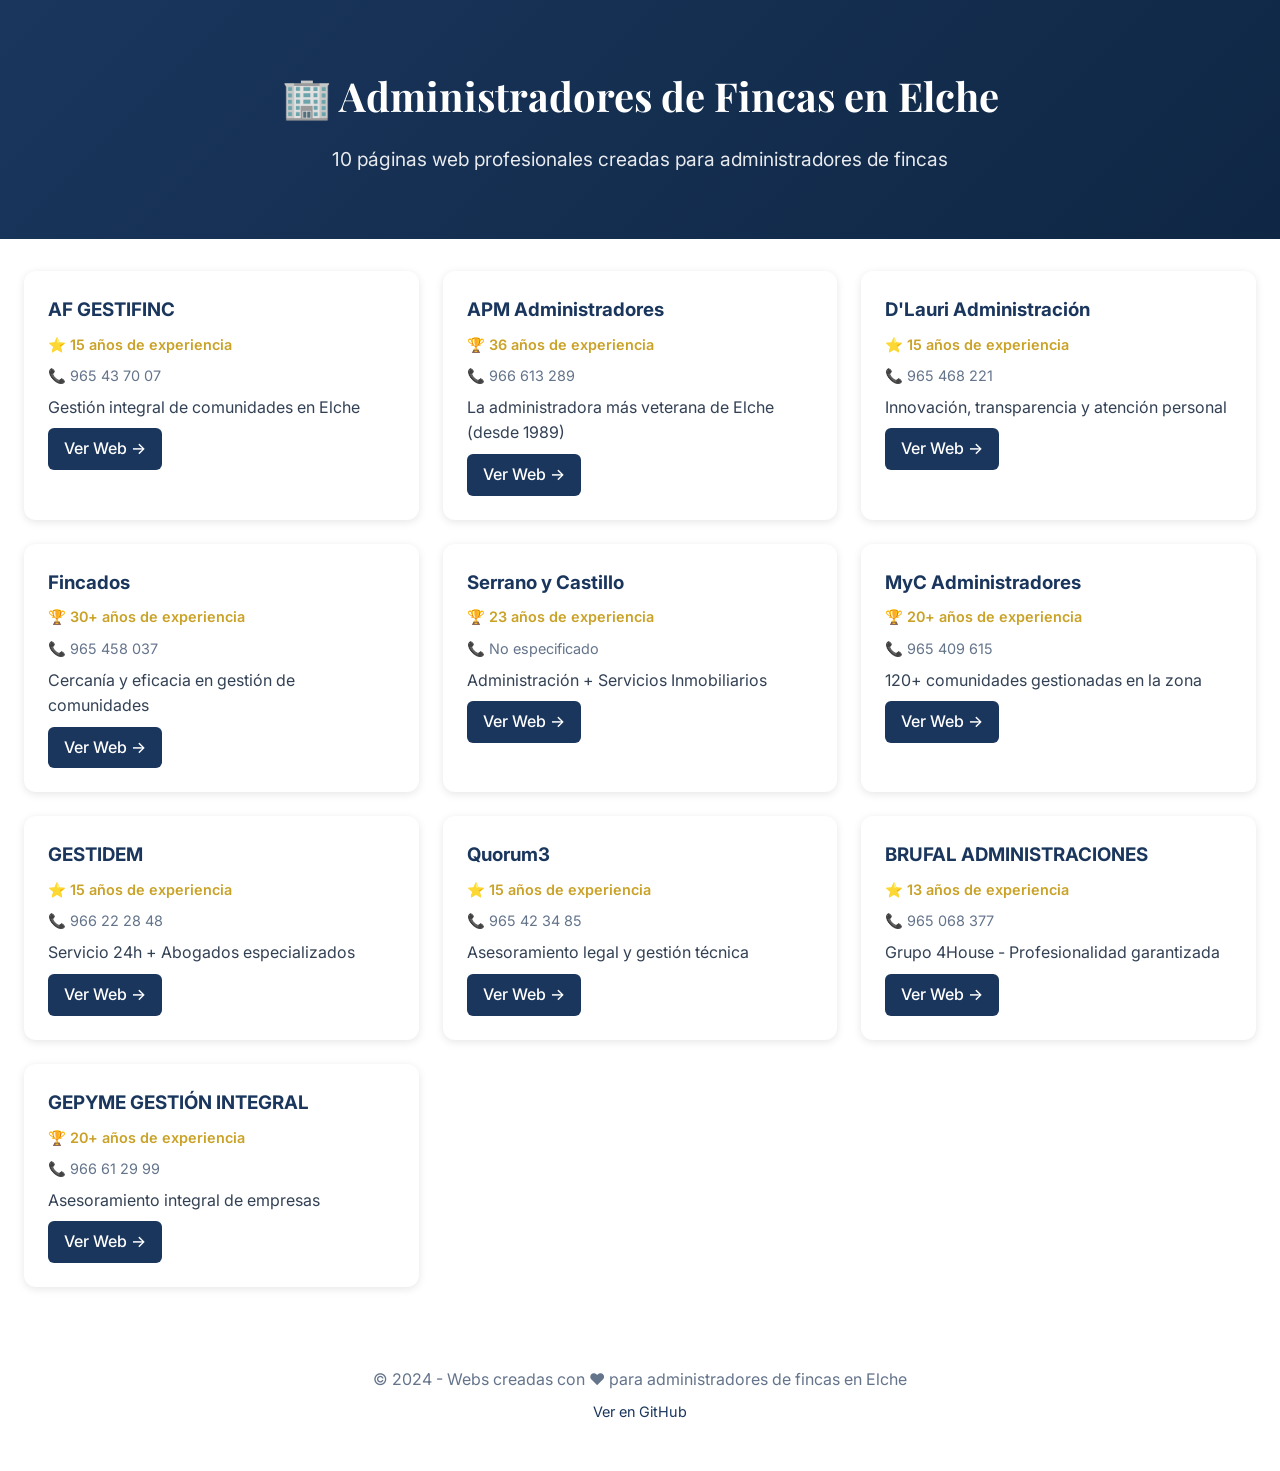
==== index.html @ 9076fea1 "✨ Añadido index.html con directorio de administradores" ====
<!DOCTYPE html>
<html lang="es">
<head>
    <meta charset="UTF-8">
    <meta name="viewport" content="width=device-width, initial-scale=1.0">
    <title>Administradores de Fincas Elche - Directorio Web</title>
    <link rel="stylesheet" href="css/styles.css">
    <link rel="preconnect" href="https://fonts.googleapis.com">
    <link href="https://fonts.googleapis.com/css2?family=Playfair+Display:wght@400;600;700&family=Inter:wght@300;400;500;600&display=swap" rel="stylesheet">
    <style>
        .directory-grid {
            display: grid;
            grid-template-columns: repeat(auto-fit, minmax(300px, 1fr));
            gap: 1.5rem;
            padding: 2rem 0;
        }
        .admin-card {
            background: white;
            border-radius: 12px;
            padding: 1.5rem;
            box-shadow: 0 2px 8px rgba(0,0,0,0.1);
            transition: transform 0.2s, box-shadow 0.2s;
        }
        .admin-card:hover {
            transform: translateY(-4px);
            box-shadow: 0 8px 24px rgba(0,0,0,0.15);
        }
        .admin-card h3 {
            color: #1a365d;
            margin-bottom: 0.5rem;
        }
        .admin-card .years {
            color: #c9a227;
            font-weight: 600;
            font-size: 0.9rem;
        }
        .admin-card .phone {
            color: #64748b;
            font-size: 0.9rem;
            margin: 0.5rem 0;
        }
        .btn-view {
            display: inline-block;
            background: #1a365d;
            color: white;
            padding: 0.5rem 1rem;
            border-radius: 6px;
            text-decoration: none;
            font-weight: 500;
            margin-top: 0.5rem;
        }
        .btn-view:hover {
            background: #c9a227;
        }
        .hero-directory {
            background: linear-gradient(135deg, #1a365d 0%, #0f2744 100%);
            color: white;
            padding: 4rem 0;
            text-align: center;
        }
        .hero-directory h1 {
            font-family: 'Playfair Display', serif;
            font-size: 2.5rem;
            margin-bottom: 1rem;
        }
        .hero-directory p {
            font-size: 1.2rem;
            opacity: 0.9;
        }
    </style>
</head>
<body>
    <div class="hero-directory">
        <div class="container">
            <h1>🏢 Administradores de Fincas en Elche</h1>
            <p>10 páginas web profesionales creadas para administradores de fincas</p>
        </div>
    </div>

    <div class="container">
        <div class="directory-grid">
            <div class="admin-card">
                <h3>AF GESTIFINC</h3>
                <div class="years">⭐ 15 años de experiencia</div>
                <div class="phone">📞 965 43 70 07</div>
                <p>Gestión integral de comunidades en Elche</p>
                <a href="admin-1.html" class="btn-view">Ver Web →</a>
            </div>

            <div class="admin-card">
                <h3>APM Administradores</h3>
                <div class="years">🏆 36 años de experiencia</div>
                <div class="phone">📞 966 613 289</div>
                <p>La administradora más veterana de Elche (desde 1989)</p>
                <a href="admin-2.html" class="btn-view">Ver Web →</a>
            </div>

            <div class="admin-card">
                <h3>D'Lauri Administración</h3>
                <div class="years">⭐ 15 años de experiencia</div>
                <div class="phone">📞 965 468 221</div>
                <p>Innovación, transparencia y atención personal</p>
                <a href="admin-3.html" class="btn-view">Ver Web →</a>
            </div>

            <div class="admin-card">
                <h3>Fincados</h3>
                <div class="years">🏆 30+ años de experiencia</div>
                <div class="phone">📞 965 458 037</div>
                <p>Cercanía y eficacia en gestión de comunidades</p>
                <a href="admin-4.html" class="btn-view">Ver Web →</a>
            </div>

            <div class="admin-card">
                <h3>Serrano y Castillo</h3>
                <div class="years">🏆 23 años de experiencia</div>
                <div class="phone">📞 No especificado</div>
                <p>Administración + Servicios Inmobiliarios</p>
                <a href="admin-5.html" class="btn-view">Ver Web →</a>
            </div>

            <div class="admin-card">
                <h3>MyC Administradores</h3>
                <div class="years">🏆 20+ años de experiencia</div>
                <div class="phone">📞 965 409 615</div>
                <p>120+ comunidades gestionadas en la zona</p>
                <a href="admin-6.html" class="btn-view">Ver Web →</a>
            </div>

            <div class="admin-card">
                <h3>GESTIDEM</h3>
                <div class="years">⭐ 15 años de experiencia</div>
                <div class="phone">📞 966 22 28 48</div>
                <p>Servicio 24h + Abogados especializados</p>
                <a href="admin-7.html" class="btn-view">Ver Web →</a>
            </div>

            <div class="admin-card">
                <h3>Quorum3</h3>
                <div class="years">⭐ 15 años de experiencia</div>
                <div class="phone">📞 965 42 34 85</div>
                <p>Asesoramiento legal y gestión técnica</p>
                <a href="admin-8.html" class="btn-view">Ver Web →</a>
            </div>

            <div class="admin-card">
                <h3>BRUFAL ADMINISTRACIONES</h3>
                <div class="years">⭐ 13 años de experiencia</div>
                <div class="phone">📞 965 068 377</div>
                <p>Grupo 4House - Profesionalidad garantizada</p>
                <a href="admin-9.html" class="btn-view">Ver Web →</a>
            </div>

            <div class="admin-card">
                <h3>GEPYME GESTIÓN INTEGRAL</h3>
                <div class="years">🏆 20+ años de experiencia</div>
                <div class="phone">📞 966 61 29 99</div>
                <p>Asesoramiento integral de empresas</p>
                <a href="admin-10.html" class="btn-view">Ver Web →</a>
            </div>
        </div>

        <footer style="text-align: center; padding: 3rem 0; color: #64748b;">
            <p>© 2024 - Webs creadas con ❤️ para administradores de fincas en Elche</p>
            <p style="font-size: 0.9rem; margin-top: 0.5rem;">
                <a href="https://github.com/nexoflow-spain/admin-fincas-elche" target="_blank" style="color: #1a365d;">Ver en GitHub</a>
            </p>
        </footer>
    </div>
</body>
</html>
---- css/styles.css ----
/* ============================================
   AdminFincas Pro - Professional Styles
   Modern, Elegant & Responsive Design
   ============================================ */

/* CSS Custom Properties */
:root {
    /* Colors */
    --color-primary: #1a365d;
    --color-primary-dark: #0f2744;
    --color-primary-light: #2c5282;
    --color-accent: #c9a227;
    --color-accent-dark: #a88520;
    --color-white: #ffffff;
    --color-gray-50: #f8fafc;
    --color-gray-100: #f1f5f9;
    --color-gray-200: #e2e8f0;
    --color-gray-300: #cbd5e1;
    --color-gray-400: #94a3b8;
    --color-gray-500: #64748b;
    --color-gray-600: #475569;
    --color-gray-700: #334155;
    --color-gray-800: #1e293b;
    --color-gray-900: #0f172a;
    
    /* Typography */
    --font-display: 'Playfair Display', Georgia, serif;
    --font-body: 'Inter', -apple-system, BlinkMacSystemFont, sans-serif;
    
    /* Spacing */
    --space-xs: 0.25rem;
    --space-sm: 0.5rem;
    --space-md: 1rem;
    --space-lg: 1.5rem;
    --space-xl: 2rem;
    --space-2xl: 3rem;
    --space-3xl: 4rem;
    --space-4xl: 6rem;
    
    /* Shadows */
    --shadow-sm: 0 1px 2px 0 rgba(0, 0, 0, 0.05);
    --shadow-md: 0 4px 6px -1px rgba(0, 0, 0, 0.1), 0 2px 4px -1px rgba(0, 0, 0, 0.06);
    --shadow-lg: 0 10px 15px -3px rgba(0, 0, 0, 0.1), 0 4px 6px -2px rgba(0, 0, 0, 0.05);
    --shadow-xl: 0 20px 25px -5px rgba(0, 0, 0, 0.1), 0 10px 10px -5px rgba(0, 0, 0, 0.04);
    
    /* Transitions */
    --transition-fast: 150ms ease;
    --transition-base: 250ms ease;
    --transition-slow: 350ms ease;
    
    /* Border Radius */
    --radius-sm: 0.375rem;
    --radius-md: 0.5rem;
    --radius-lg: 0.75rem;
    --radius-xl: 1rem;
}

/* Reset & Base */
*, *::before, *::after {
    box-sizing: border-box;
    margin: 0;
    padding: 0;
}

html {
    scroll-behavior: smooth;
    font-size: 16px;
}

body {
    font-family: var(--font-body);
    font-size: 1rem;
    line-height: 1.6;
    color: var(--color-gray-700);
    background-color: var(--color-white);
    -webkit-font-smoothing: antialiased;
    -moz-osx-font-smoothing: grayscale;
}

img {
    max-width: 100%;
    height: auto;
    display: block;
}

a {
    color: inherit;
    text-decoration: none;
    transition: color var(--transition-fast);
}

ul {
    list-style: none;
}

button {
    font-family: inherit;
    cursor: pointer;
    border: none;
    background: none;
}

input, textarea {
    font-family: inherit;
    font-size: inherit;
}

/* Container */
.container {
    width: 100%;
    max-width: 1280px;
    margin: 0 auto;
    padding: 0 var(--space-lg);
}

/* ============================================
   Navigation
   ============================================ */
.navbar {
    position: fixed;
    top: 0;
    left: 0;
    right: 0;
    z-index: 1000;
    padding: var(--space-md) 0;
    transition: all var(--transition-base);
    background: transparent;
}

.navbar.scrolled {
    background: rgba(255, 255, 255, 0.95);
    backdrop-filter: blur(10px);
    box-shadow: var(--shadow-sm);
    padding: var(--space-sm) 0;
}

.navbar .container {
    display: flex;
    align-items: center;
    justify-content: space-between;
}

.logo {
    display: flex;
    align-items: center;
    gap: var(--space-sm);
    font-weight: 600;
    font-size: 1.25rem;
    color: var(--color-white);
}

.navbar.scrolled .logo {
    color: var(--color-primary);
}

.logo-icon {
    display: flex;
    align-items: center;
    justify-content: center;
    width: 2rem;
    height: 2rem;
    background: var(--color-accent);
    color: var(--color-white);
    border-radius: var(--radius-sm);
    font-size: 0.875rem;
}

.logo-pro {
    color: var(--color-accent);
    font-weight: 400;
}

.navbar.scrolled .logo-pro {
    color: var(--color-accent);
}

.nav-menu {
    display: flex;
    align-items: center;
    gap: var(--space-xl);
}

.nav-link {
    color: rgba(255, 255, 255, 0.9);
    font-size: 0.9375rem;
    font-weight: 500;
    padding: var(--space-sm) 0;
    position: relative;
    transition: color var(--transition-fast);
}

.navbar.scrolled .nav-link {
    color: var(--color-gray-600);
}

.nav-link::after {
    content: '';
    position: absolute;
    bottom: 0;
    left: 0;
    width: 0;
    height: 2px;
    background: var(--color-accent);
    transition: width var(--transition-base);
}

.nav-link:hover,
.nav-link.active {
    color: var(--color-white);
}

.navbar.scrolled .nav-link:hover,
.navbar.scrolled .nav-link.active {
    color: var(--color-primary);
}

.nav-link:hover::after,
.nav-link.active::after {
    width: 100%;
}

/* Mobile Navigation Toggle */
.nav-toggle {
    display: none;
    flex-direction: column;
    gap: 5px;
    padding: var(--space-sm);
    z-index: 1001;
}

.nav-toggle span {
    display: block;
    width: 24px;
    height: 2px;
    background: var(--color-white);
    transition: all var(--transition-fast);
}

.navbar.scrolled .nav-toggle span {
    background: var(--color-primary);
}

.nav-toggle.active span:nth-child(1) {
    transform: rotate(45deg) translate(5px, 5px);
}

.nav-toggle.active span:nth-child(2) {
    opacity: 0;
}

.nav-toggle.active span:nth-child(3) {
    transform: rotate(-45deg) translate(5px, -5px);
}

/* ============================================
   Buttons
   ============================================ */
.btn {
    display: inline-flex;
    align-items: center;
    justify-content: center;
    padding: var(--space-sm) var(--space-lg);
    font-size: 0.9375rem;
    font-weight: 500;
    border-radius: var(--radius-md);
    transition: all var(--transition-base);
    white-space: nowrap;
}

.btn-primary {
    background: var(--color-accent);
    color: var(--color-white);
    box-shadow: 0 4px 14px rgba(201, 162, 39, 0.3);
}

.btn-primary:hover {
    background: var(--color-accent-dark);
    transform: translateY(-2px);
    box-shadow: 0 6px 20px rgba(201, 162, 39, 0.4);
}

.btn-outline {
    background: transparent;
    color: var(--color-white);
    border: 1.5px solid rgba(255, 255, 255, 0.5);
}

.btn-outline:hover {
    background: var(--color-white);
    color: var(--color-primary);
    border-color: var(--color-white);
}

.btn-light {
    background: var(--color-white);
    color: var(--color-primary);
    box-shadow: var(--shadow-md);
}

.btn-light:hover {
    transform: translateY(-2px);
    box-shadow: var(--shadow-lg);
}

.btn-lg {
    padding: var(--space-md) var(--space-xl);
    font-size: 1rem;
}

.btn-full {
    width: 100%;
}

/* ============================================
   Hero Section
   ============================================ */
.hero {
    position: relative;
    min-height: 100vh;
    display: flex;
    align-items: center;
    padding: var(--space-4xl) 0;
    background: linear-gradient(135deg, var(--color-primary) 0%, var(--color-primary-dark) 100%);
    overflow: hidden;
}

.hero-bg {
    position: absolute;
    inset: 0;
    background: 
        radial-gradient(circle at 20% 80%, rgba(201, 162, 39, 0.1) 0%, transparent 50%),
        radial-gradient(circle at 80% 20%, rgba(44, 82, 130, 0.3) 0%, transparent 50%);
}

.hero-overlay {
    position: absolute;
    inset: 0;
    background: url("data:image/svg+xml,%3Csvg width='60' height='60' viewBox='0 0 60 60' xmlns='http://www.w3.org/2000/svg'%3E%3Cg fill='none' fill-rule='evenodd'%3E%3Cg fill='%23ffffff' fill-opacity='0.02'%3E%3Cpath d='M36 34v-4h-2v4h-4v2h4v4h2v-4h4v-2h-4zm0-30V0h-2v4h-4v2h4v4h2V6h4V4h-4zM6 34v-4H4v4H0v2h4v4h2v-4h4v-2H6zM6 4V0H4v4H0v2h4v4h2V6h4V4H6z'/%3E%3C/g%3E%3C/g%3E%3C/svg%3E");
    opacity: 0.5;
}

.hero .container {
    position: relative;
    z-index: 1;
}

.hero-content {
    max-width: 800px;
    margin: 0 auto;
    text-align: center;
}

.hero-badge {
    display: inline-flex;
    align-items: center;
    gap: var(--space-sm);
    padding: var(--space-sm) var(--space-md);
    background: rgba(201, 162, 39, 0.2);
    color: var(--color-accent);
    font-size: 0.875rem;
    font-weight: 500;
    border-radius: var(--radius-xl);
    margin-bottom: var(--space-xl);
    border: 1px solid rgba(201, 162, 39, 0.3);
}

.hero-title {
    font-family: var(--font-display);
    font-size: clamp(2.5rem, 6vw, 4rem);
    font-weight: 600;
    line-height: 1.15;
    color: var(--color-white);
    margin-bottom: var(--space-lg);
}

.hero-title .highlight {
    color: var(--color-accent);
    position: relative;
}

.hero-description {
    font-size: clamp(1.125rem, 2.5vw, 1.375rem);
    color: rgba(255, 255, 255, 0.8);
    line-height: 1.7;
    margin-bottom: var(--space-2xl);
    max-width: 600px;
    margin-left: auto;
    margin-right: auto;
}

.hero-buttons {
    display: flex;
    flex-wrap: wrap;
    gap: var(--space-md);
    justify-content: center;
    margin-bottom: var(--space-4xl);
}

/* Hero Stats */
.hero-stats {
    display: flex;
    justify-content: center;
    gap: var(--space-4xl);
    flex-wrap: wrap;
}

.stat {
    display: flex;
    flex-wrap: wrap;
    align-items: baseline;
    justify-content: center;
    gap: 0.25rem;
}

.stat-number,
.stat-suffix {
    font-family: var(--font-display);
    font-size: 2.5rem;
    font-weight: 600;
    color: var(--color-white);
    line-height: 1;
}

.stat-suffix {
    color: var(--color-accent);
}

.stat-label {
    width: 100%;
    font-size: 0.875rem;
    color: rgba(255, 255, 255, 0.6);
    margin-top: var(--space-sm);
}

/* Scroll Indicator */
.scroll-indicator {
    position: absolute;
    bottom: var(--space-xl);
    left: 50%;
    transform: translateX(-50%);
}

.scroll-indicator span {
    display: block;
    width: 24px;
    height: 40px;
    border: 2px solid rgba(255, 255, 255, 0.3);
    border-radius: 12px;
    position: relative;
}

.scroll-indicator span::before {
    content: '';
    position: absolute;
    top: 8px;
    left: 50%;
    transform: translateX(-50%);
    width: 4px;
    height: 8px;
    background: var(--color-accent);
    border-radius: 2px;
    animation: scroll 2s infinite;
}

@keyframes scroll {
    0% { opacity: 1; top: 8px; }
    100% { opacity: 0; top: 24px; }
}

/* ============================================
   Section Styles
   ============================================ */
.section-header {
    max-width: 640px;
    margin-bottom: var(--space-3xl);
}

.section-header.centered {
    text-align: center;
    margin-left: auto;
    margin-right: auto;
}

.section-tag {
    display: inline-block;
    font-size: 0.875rem;
    font-weight: 600;
    color: var(--color-accent);
    text-transform: uppercase;
    letter-spacing: 0.1em;
    margin-bottom: var(--space-md);
}

.section-title {
    font-family: var(--font-display);
    font-size: clamp(2rem, 4vw, 2.75rem);
    font-weight: 600;
    color: var(--color-gray-900);
    line-height: 1.2;
    margin-bottom: var(--space-md);
}

.section-description {
    font-size: 1.125rem;
    color: var(--color-gray-500);
    line-height: 1.7;
}

/* ============================================
   Services Section
   ============================================ */
.services {
    padding: var(--space-4xl) 0;
    background: var(--color-gray-50);
}

.services-grid {
    display: grid;
    grid-template-columns: repeat(auto-fit, minmax(320px, 1fr));
    gap: var(--space-lg);
}

.service-card {
    background: var(--color-white);
    padding: var(--space-2xl);
    border-radius: var(--radius-lg);
    box-shadow: var(--shadow-sm);
    transition: all var(--transition-base);
    border: 1px solid var(--color-gray-100);
}

.service-card:hover {
    transform: translateY(-4px);
    box-shadow: var(--shadow-xl);
    border-color: var(--color-gray-200);
}

.service-icon {
    width: 56px;
    height: 56px;
    display: flex;
    align-items: center;
    justify-content: center;
    background: var(--color-primary);
    color: var(--color-white);
    border-radius: var(--radius-md);
    margin-bottom: var(--space-lg);
}

.service-icon svg {
    width: 28px;
    height: 28px;
}

.service-title {
    font-family: var(--font-display);
    font-size: 1.375rem;
    font-weight: 600;
    color: var(--color-gray-900);
    margin-bottom: var(--space-sm);
}

.service-description {
    color: var(--color-gray-500);
    line-height: 1.7;
    margin-bottom: var(--space-lg);
}

.service-link {
    font-weight: 500;
    color: var(--color-accent);
    transition: color var(--transition-fast);
}

.service-link:hover {
    color: var(--color-accent-dark);
}

/* ============================================
   About Section
   ============================================ */
.about {
    padding: var(--space-4xl) 0;
    background: var(--color-white);
}

.about-grid {
    display: grid;
    grid-template-columns: 1fr 1fr;
    gap: var(--space-4xl);
    align-items: center;
}

.about-content {
    max-width: 540px;
}

.about-text {
    font-size: 1.0625rem;
    color: var(--color-gray-600);
    line-height: 1.8;
    margin-bottom: var(--space-lg);
}

.about-features {
    display: grid;
    grid-template-columns: 1fr 1fr;
    gap: var(--space-md);
    margin-top: var(--space-xl);
}

.feature {
    display: flex;
    align-items: center;
    gap: var(--space-sm);
    font-weight: 500;
    color: var(--color-gray-700);
}

.feature-icon {
    display: flex;
    align-items: center;
    justify-content: center;
    width: 24px;
    height: 24px;
    background: var(--color-accent);
    color: var(--color-white);
    border-radius: 50%;
    font-size: 0.75rem;
    flex-shrink: 0;
}

.about-image {
    position: relative;
}

.image-wrapper {
    position: relative;
}

.image-placeholder {
    aspect-ratio: 4/5;
    background: linear-gradient(135deg, var(--color-gray-100) 0%, var(--color-gray-200) 100%);
    border-radius: var(--radius-lg);
    display: flex;
    align-items: center;
    justify-content: center;
    color: var(--color-gray-400);
    font-size: 1.25rem;
    font-weight: 500;
    position: relative;
    overflow: hidden;
}

.image-placeholder::before {
    content: '';
    position: absolute;
    inset: 0;
    background: url("data:image/svg+xml,%3Csvg width='20' height='20' viewBox='0 0 20 20' xmlns='http://www.w3.org/2000/svg'%3E%3Cg fill='%2394a3b8' fill-opacity='0.1' fill-rule='evenodd'%3E%3Ccircle cx='3' cy='3' r='3'/%3E%3Ccircle cx='13' cy='13' r='3'/%3E%3C/g%3E%3C/svg%3E");
}

.experience-badge {
    position: absolute;
    bottom: -24px;
    left: -24px;
    background: var(--color-primary);
    color: var(--color-white);
    padding: var(--space-lg) var(--space-xl);
    border-radius: var(--radius-lg);
    box-shadow: var(--shadow-xl);
    text-align: center;
}

.exp-number {
    display: block;
    font-family: var(--font-display);
    font-size: 2.5rem;
    font-weight: 700;
    line-height: 1;
    color: var(--color-accent);
}

.exp-text {
    font-size: 0.75rem;
    text-transform: uppercase;
    letter-spacing: 0.05em;
    opacity: 0.9;
}

/* ============================================
   Testimonials Section
   ============================================ */
.testimonials {
    padding: var(--space-4xl) 0;
    background: var(--color-gray-50);
}

.testimonials-grid {
    display: grid;
    grid-template-columns: repeat(auto-fit, minmax(340px, 1fr));
    gap: var(--space-lg);
}

.testimonial-card {
    background: var(--color-white);
    padding: var(--space-2xl);
    border-radius: var(--radius-lg);
    box-shadow: var(--shadow-sm);
    transition: box-shadow var(--transition-base);
}

.testimonial-card:hover {
    box-shadow: var(--shadow-lg);
}

.testimonial-rating {
    color: var(--color-accent);
    font-size: 1.125rem;
    letter-spacing: 0.15em;
    margin-bottom: var(--space-md);
}

.testimonial-text {
    font-size: 1rem;
    color: var(--color-gray-600);
    line-height: 1.8;
    margin-bottom: var(--space-xl);
    font-style: italic;
}

.testimonial-author {
    display: flex;
    align-items: center;
    gap: var(--space-md);
}

.author-avatar {
    width: 48px;
    height: 48px;
    background: var(--color-primary);
    color: var(--color-white);
    border-radius: 50%;
    display: flex;
    align-items: center;
    justify-content: center;
    font-weight: 600;
    font-size: 0.875rem;
}

.author-info {
    display: flex;
    flex-direction: column;
}

.author-name {
    font-weight: 600;
    color: var(--color-gray-900);
}

.author-role {
    font-size: 0.875rem;
    color: var(--color-gray-400);
}

/* ============================================
   CTA Section
   ============================================ */
.cta {
    padding: var(--space-4xl) 0;
    background: var(--color-primary);
    position: relative;
    overflow: hidden;
}

.cta::before {
    content: '';
    position: absolute;
    inset: 0;
    background: 
        radial-gradient(circle at 90% 10%, rgba(201, 162, 39, 0.15) 0%, transparent 40%),
        radial-gradient(circle at 10% 90%, rgba(44, 82, 130, 0.2) 0%, transparent 40%);
}

.cta-content {
    position: relative;
    text-align: center;
    max-width: 700px;
    margin: 0 auto;
}

.cta-title {
    font-family: var(--font-display);
    font-size: clamp(1.75rem, 4vw, 2.5rem);
    font-weight: 600;
    color: var(--color-white);
    margin-bottom: var(--space-md);
}

.cta-description {
    font-size: 1.125rem;
    color: rgba(255, 255, 255, 0.8);
    margin-bottom: var(--space-2xl);
}

/* ============================================
   Contact Section
   ============================================ */
.contact {
    padding: var(--space-4xl) 0;
    background: var(--color-white);
}

.contact-grid {
    display: grid;
    grid-template-columns: 1fr 1.2fr;
    gap: var(--space-4xl);
    align-items: start;
}

.contact-description {
    font-size: 1.0625rem;
    color: var(--color-gray-500);
    margin-bottom: var(--space-2xl);
}

.contact-items {
    display: flex;
    flex-direction: column;
    gap: var(--space-lg);
}

.contact-item {
    display: flex;
    align-items: flex-start;
    gap: var(--space-md);
}

.contact-icon {
    width: 48px;
    height: 48px;
    background: var(--color-gray-100);
    border-radius: var(--radius-md);
    display: flex;
    align-items: center;
    justify-content: center;
    color: var(--color-primary);
    flex-shrink: 0;
}

.contact-icon svg {
    width: 22px;
    height: 22px;
}

.contact-details {
    display: flex;
    flex-direction: column;
}

.contact-label {
    font-size: 0.875rem;
    color: var(--color-gray-400);
    margin-bottom: 2px;
}

.contact-value {
    font-weight: 500;
    color: var(--color-gray-800);
}

/* Contact Form */
.contact-form-wrapper {
    background: var(--color-gray-50);
    padding: var(--space-2xl);
    border-radius: var(--radius-lg);
}

.contact-form {
    display: flex;
    flex-direction: column;
    gap: var(--space-lg);
}

.form-row {
    display: grid;
    grid-template-columns: 1fr 1fr;
    gap: var(--space-lg);
}

.form-group {
    display: flex;
    flex-direction: column;
    gap: var(--space-xs);
}

.form-group label {
    font-size: 0.875rem;
    font-weight: 500;
    color: var(--color-gray-700);
}

.form-group input,
.form-group textarea {
    padding: var(--space-sm) var(--space-md);
    border: 1px solid var(--color-gray-200);
    border-radius: var(--radius-md);
    background: var(--color-white);
    color: var(--color-gray-800);
    transition: border-color var(--transition-fast), box-shadow var(--transition-fast);
}

.form-group input:focus,
.form-group textarea:focus {
    outline: none;
    border-color: var(--color-accent);
    box-shadow: 0 0 0 3px rgba(201, 162, 39, 0.1);
}

.form-group input::placeholder,
.form-group textarea::placeholder {
    color: var(--color-gray-400);
}

.form-checkbox {
    flex-direction: row;
    align-items: flex-start;
    gap: var(--space-sm);
}

.form-checkbox input[type="checkbox"] {
    width: 18px;
    height: 18px;
    margin-top: 2px;
    accent-color: var(--color-accent);
}

.form-checkbox label {
    font-size: 0.8125rem;
    color: var(--color-gray-500);
    line-height: 1.5;
}

/* ============================================
   Footer
   ============================================ */
.footer {
    background: var(--color-gray-900);
    color: var(--color-gray-300);
    padding: var(--space-4xl) 0 var(--space-xl);
}

.footer-grid {
    display: grid;
    grid-template-columns: 2fr 1fr 1fr 1fr;
    gap: var(--space-3xl);
    margin-bottom: var(--space-3xl);
}

.footer-logo {
    display: flex;
    align-items: center;
    gap: var(--space-sm);
    font-weight: 600;
    font-size: 1.25rem;
    color: var(--color-white);
    margin-bottom: var(--space-md);
}

.footer-description {
    font-size: 0.9375rem;
    line-height: 1.7;
    color: var(--color-gray-400);
    margin-bottom: var(--space-lg);
}

.footer-social {
    display: flex;
    gap: var(--space-md);
}

.social-link {
    width: 40px;
    height: 40px;
    background: var(--color-gray-800);
    border-radius: var(--radius-md);
    display: flex;
    align-items: center;
    justify-content: center;
    color: var(--color-gray-300);
    transition: all var(--transition-fast);
}

.social-link:hover {
    background: var(--color-accent);
    color: var(--color-white);
}

.social-link svg {
    width: 20px;
    height: 20px;
}

.footer-title {
    font-family: var(--font-display);
    font-size: 1.125rem;
    font-weight: 600;
    color: var(--color-white);
    margin-bottom: var(--space-lg);
}

.footer-links ul {
    display: flex;
    flex-direction: column;
    gap: var(--space-sm);
}

.footer-links a {
    color: var(--color-gray-400);
    font-size: 0.9375rem;
    transition: color var(--transition-fast);
}

.footer-links a:hover {
    color: var(--color-white);
}

.footer-bottom {
    padding-top: var(--space-xl);
    border-top: 1px solid var(--color-gray-800);
    text-align: center;
    font-size: 0.875rem;
    color: var(--color-gray-500);
}

/* ============================================
   Responsive Design
   ============================================ */
@media (max-width: 1024px) {
    .about-grid {
        gap: var(--space-3xl);
    }
    
    .contact-grid {
        gap: var(--space-3xl);
    }
    
    .footer-grid {
        grid-template-columns: 1fr 1fr;
    }
}

@media (max-width: 768px) {
    /* Navigation */
    .nav-toggle {
        display: flex;
    }
    
    .nav-menu {
        position: fixed;
        top: 0;
        right: -100%;
        width: 80%;
        max-width: 320px;
        height: 100vh;
        background: var(--color-white);
        flex-direction: column;
        align-items: stretch;
        padding: var(--space-4xl) var(--space-xl);
        gap: 0;
        transition: right var(--transition-base);
        box-shadow: var(--shadow-xl);
    }
    
    .nav-menu.active {
        right: 0;
    }
    
    .nav-menu .btn {
        margin-top: var(--space-md);
    }
    
    .nav-link {
        color: var(--color-gray-700);
        padding: var(--space-md) 0;
        border-bottom: 1px solid var(--color-gray-100);
    }
    
    .nav-link::after {
        display: none;
    }
    
    /* Hero */
    .hero-stats {
        gap: var(--space-2xl);
    }
    
    .stat-number,
    .stat-suffix {
        font-size: 2rem;
    }
    
    /* About */
    .about-grid {
        grid-template-columns: 1fr;
    }
    
    .about-content {
        max-width: 100%;
    }
    
    .about-image {
        order: -1;
    }
    
    .experience-badge {
        left: var(--space-md);
        bottom: -16px;
    }
    
    /* Contact */
    .contact-grid {
        grid-template-columns: 1fr;
    }
    
    /* Footer */
    .footer-grid {
        grid-template-columns: 1fr;
        gap: var(--space-2xl);
    }
}

@media (max-width: 480px) {
    :root {
        --space-4xl: 4rem;
    }
    
    .form-row {
        grid-template-columns: 1fr;
    }
    
    .about-features {
        grid-template-columns: 1fr;
    }
    
    .hero-buttons {
        flex-direction: column;
        align-items: stretch;
    }
    
    .btn-lg {
        width: 100%;
    }
}

/* ============================================
   Utilities
   ============================================ */
.sr-only {
    position: absolute;
    width: 1px;
    height: 1px;
    padding: 0;
    margin: -1px;
    overflow: hidden;
    clip: rect(0, 0, 0, 0);
    white-space: nowrap;
    border: 0;
}

/* Smooth reveal animation */
.reveal {
    opacity: 0;
    transform: translateY(30px);
    transition: opacity 0.6s ease, transform 0.6s ease;
}

.reveal.active {
    opacity: 1;
    transform: translateY(0);
}
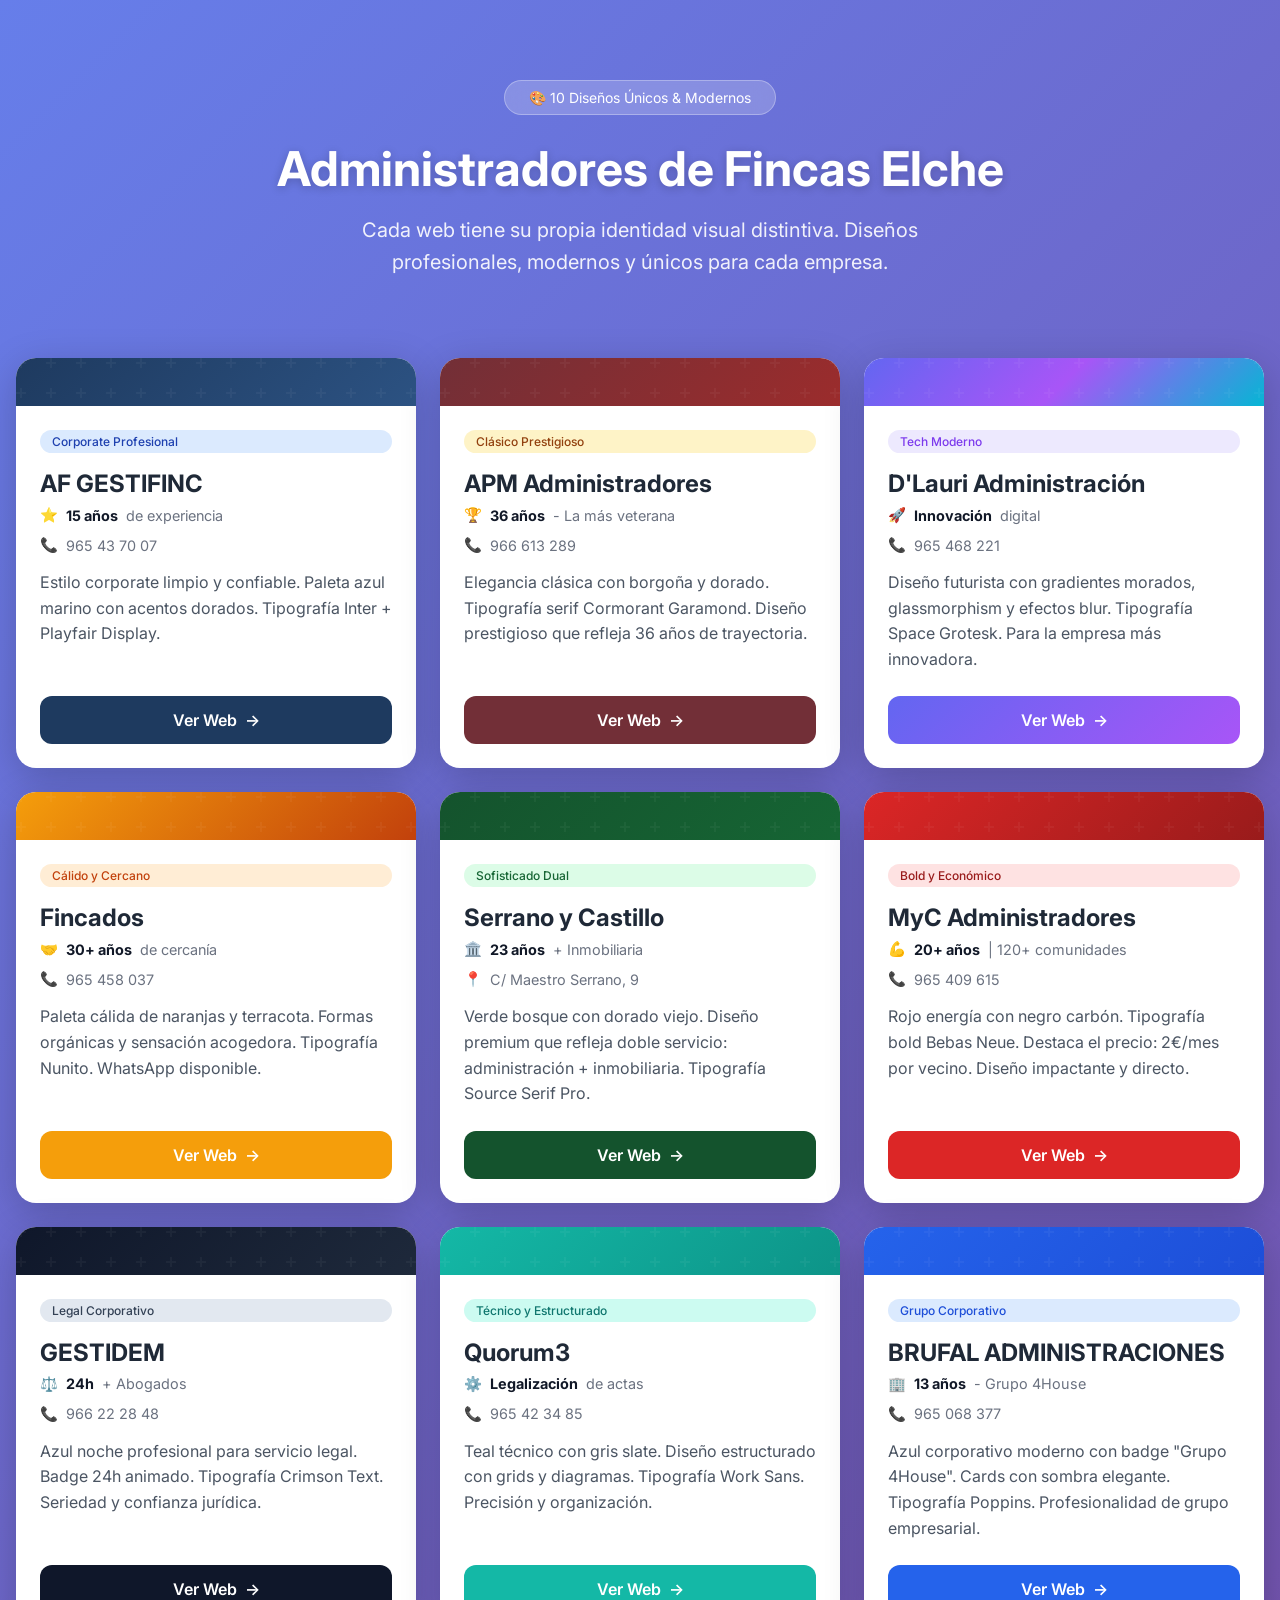
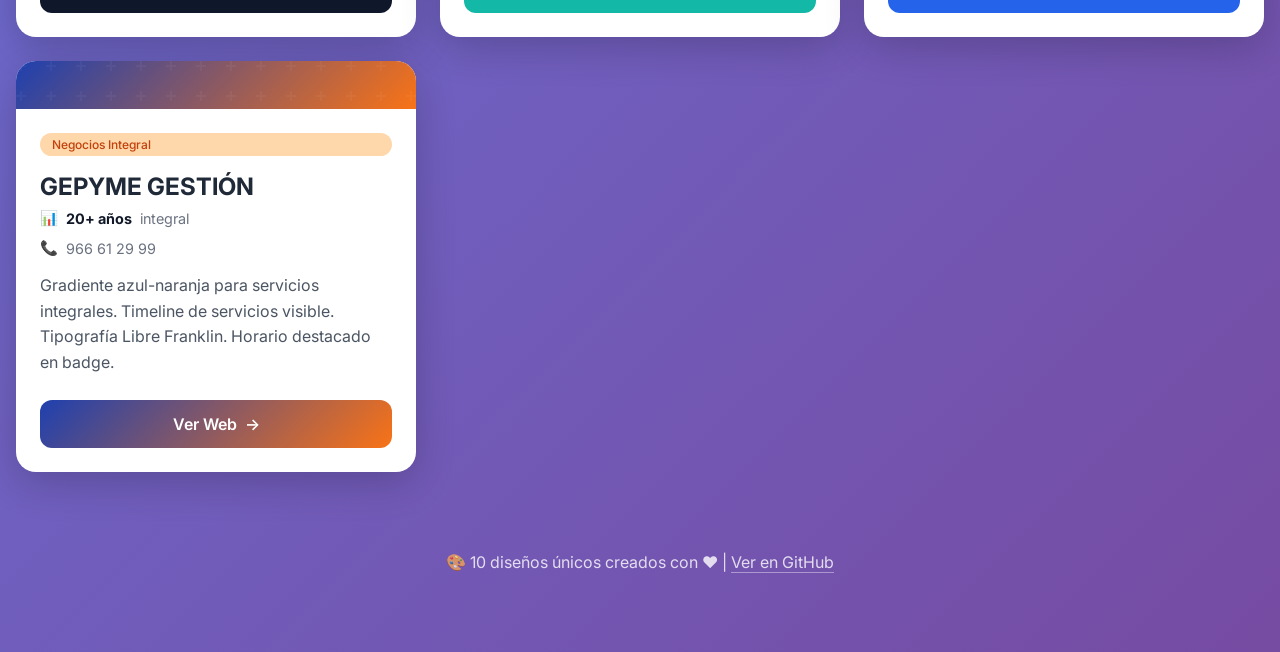
==== commit cbd43ad4: "🎨 10 webs completamente únicas - cada una con identidad visual propia y diseño moderno 2024" ====
--- a/index.html
+++ b/index.html
@@ -3,168 +3,472 @@
 <head>
     <meta charset="UTF-8">
     <meta name="viewport" content="width=device-width, initial-scale=1.0">
-    <title>Administradores de Fincas Elche - Directorio Web</title>
-    <link rel="stylesheet" href="css/styles.css">
+    <title>Administradores de Fincas Elche - Webs Modernas 2024</title>
     <link rel="preconnect" href="https://fonts.googleapis.com">
-    <link href="https://fonts.googleapis.com/css2?family=Playfair+Display:wght@400;600;700&family=Inter:wght@300;400;500;600&display=swap" rel="stylesheet">
+    <link href="https://fonts.googleapis.com/css2?family=Inter:wght@300;400;500;600;700&display=swap" rel="stylesheet">
     <style>
-        .directory-grid {
+        * {
+            margin: 0;
+            padding: 0;
+            box-sizing: border-box;
+        }
+        
+        body {
+            font-family: 'Inter', sans-serif;
+            background: linear-gradient(135deg, #667eea 0%, #764ba2 100%);
+            min-height: 100vh;
+            padding: 2rem 1rem;
+        }
+        
+        .container {
+            max-width: 1400px;
+            margin: 0 auto;
+        }
+        
+        .header {
+            text-align: center;
+            padding: 3rem 1rem;
+            color: white;
+        }
+        
+        .header h1 {
+            font-size: 3rem;
+            font-weight: 700;
+            margin-bottom: 1rem;
+            text-shadow: 0 2px 10px rgba(0,0,0,0.2);
+        }
+        
+        .header p {
+            font-size: 1.25rem;
+            opacity: 0.9;
+            max-width: 600px;
+            margin: 0 auto;
+            line-height: 1.6;
+        }
+        
+        .badge {
+            display: inline-block;
+            background: rgba(255,255,255,0.2);
+            backdrop-filter: blur(10px);
+            padding: 0.5rem 1.5rem;
+            border-radius: 50px;
+            font-size: 0.875rem;
+            margin-bottom: 1.5rem;
+            border: 1px solid rgba(255,255,255,0.3);
+        }
+        
+        .grid {
             display: grid;
-            grid-template-columns: repeat(auto-fit, minmax(300px, 1fr));
+            grid-template-columns: repeat(auto-fill, minmax(350px, 1fr));
             gap: 1.5rem;
             padding: 2rem 0;
         }
-        .admin-card {
+        
+        .card {
             background: white;
+            border-radius: 20px;
+            overflow: hidden;
+            box-shadow: 0 10px 40px rgba(0,0,0,0.2);
+            transition: transform 0.3s, box-shadow 0.3s;
+            display: flex;
+            flex-direction: column;
+        }
+        
+        .card:hover {
+            transform: translateY(-8px);
+            box-shadow: 0 20px 60px rgba(0,0,0,0.3);
+        }
+        
+        .card-header {
+            padding: 1.5rem;
+            color: white;
+            position: relative;
+        }
+        
+        .card-header::before {
+            content: '';
+            position: absolute;
+            top: 0;
+            left: 0;
+            right: 0;
+            bottom: 0;
+            opacity: 0.1;
+            background-image: url("data:image/svg+xml,%3Csvg width='60' height='60' viewBox='0 0 60 60' xmlns='http://www.w3.org/2000/svg'%3E%3Cg fill='none' fill-rule='evenodd'%3E%3Cg fill='%23ffffff' fill-opacity='0.4'%3E%3Cpath d='M36 34v-4h-2v4h-4v2h4v4h2v-4h4v-2h-4zm0-30V0h-2v4h-4v2h4v4h2V6h4V4h-4zM6 34v-4H4v4H0v2h4v4h2v-4h4v-2H6zM6 4V0H4v4H0v2h4v4h2V6h4V4H6z'/%3E%3C/g%3E%3C/g%3E%3C/svg%3E");
+        }
+        
+        /* Unique colors for each company */
+        .card-1 .card-header { background: linear-gradient(135deg, #1e3a5f 0%, #2c5282 100%); } /* AF GESTIFINC - Corporate Blue */
+        .card-2 .card-header { background: linear-gradient(135deg, #722f37 0%, #9b2c2c 100%); } /* APM - Burgundy Gold */
+        .card-3 .card-header { background: linear-gradient(135deg, #6366f1 0%, #a855f7 50%, #06b6d4 100%); } /* D'Lauri - Tech Purple */
+        .card-4 .card-header { background: linear-gradient(135deg, #f59e0b 0%, #c2410c 100%); } /* Fincados - Warm Orange */
+        .card-5 .card-header { background: linear-gradient(135deg, #14532d 0%, #166534 100%); } /* Serrano - Forest Green */
+        .card-6 .card-header { background: linear-gradient(135deg, #dc2626 0%, #991b1b 100%); } /* MyC - Bold Red */
+        .card-7 .card-header { background: linear-gradient(135deg, #0f172a 0%, #1e293b 100%); } /* GESTIDEM - Night Blue */
+        .card-8 .card-header { background: linear-gradient(135deg, #14b8a6 0%, #0d9488 100%); } /* Quorum3 - Teal */
+        .card-9 .card-header { background: linear-gradient(135deg, #2563eb 0%, #1d4ed8 100%); } /* BRUFAL - Corporate */
+        .card-10 .card-header { background: linear-gradient(135deg, #1e40af 0%, #f97316 100%); } /* GEPYME - Business */
+        
+        .card-content {
+            padding: 1.5rem;
+            flex-grow: 1;
+            display: flex;
+            flex-direction: column;
+        }
+        
+        .company-name {
+            font-size: 1.5rem;
+            font-weight: 700;
+            color: #1f2937;
+            margin-bottom: 0.5rem;
+        }
+        
+        .style-tag {
+            display: inline-block;
+            padding: 0.25rem 0.75rem;
+            border-radius: 20px;
+            font-size: 0.75rem;
+            font-weight: 500;
+            margin-bottom: 1rem;
+        }
+        
+        .card-1 .style-tag { background: #dbeafe; color: #1e40af; }
+        .card-2 .style-tag { background: #fef3c7; color: #92400e; }
+        .card-3 .style-tag { background: #ede9fe; color: #7c3aed; }
+        .card-4 .style-tag { background: #ffedd5; color: #c2410c; }
+        .card-5 .style-tag { background: #dcfce7; color: #166534; }
+        .card-6 .style-tag { background: #fee2e2; color: #991b1b; }
+        .card-7 .style-tag { background: #e2e8f0; color: #334155; }
+        .card-8 .style-tag { background: #ccfbf1; color: #0f766e; }
+        .card-9 .style-tag { background: #dbeafe; color: #1d4ed8; }
+        .card-10 .style-tag { background: #fed7aa; color: #c2410c; }
+        
+        .experience {
+            display: flex;
+            align-items: center;
+            gap: 0.5rem;
+            color: #6b7280;
+            font-size: 0.9rem;
+            margin-bottom: 0.75rem;
+        }
+        
+        .experience strong {
+            color: #111827;
+        }
+        
+        .phone {
+            display: flex;
+            align-items: center;
+            gap: 0.5rem;
+            color: #6b7280;
+            font-size: 0.9rem;
+            margin-bottom: 1rem;
+        }
+        
+        .description {
+            color: #4b5563;
+            line-height: 1.6;
+            margin-bottom: 1.5rem;
+            flex-grow: 1;
+        }
+        
+        .btn-view {
+            display: inline-flex;
+            align-items: center;
+            justify-content: center;
+            gap: 0.5rem;
+            padding: 0.875rem 1.5rem;
             border-radius: 12px;
-            padding: 1.5rem;
-            box-shadow: 0 2px 8px rgba(0,0,0,0.1);
-            transition: transform 0.2s, box-shadow 0.2s;
-        }
-        .admin-card:hover {
-            transform: translateY(-4px);
-            box-shadow: 0 8px 24px rgba(0,0,0,0.15);
-        }
-        .admin-card h3 {
-            color: #1a365d;
-            margin-bottom: 0.5rem;
-        }
-        .admin-card .years {
-            color: #c9a227;
             font-weight: 600;
-            font-size: 0.9rem;
-        }
-        .admin-card .phone {
-            color: #64748b;
-            font-size: 0.9rem;
-            margin: 0.5rem 0;
-        }
-        .btn-view {
-            display: inline-block;
-            background: #1a365d;
+            text-decoration: none;
+            transition: all 0.3s;
+            width: 100%;
+        }
+        
+        .card-1 .btn-view { background: #1e3a5f; color: white; }
+        .card-1 .btn-view:hover { background: #1e40af; }
+        
+        .card-2 .btn-view { background: #722f37; color: white; }
+        .card-2 .btn-view:hover { background: #7f1d1d; }
+        
+        .card-3 .btn-view { background: linear-gradient(135deg, #6366f1, #a855f7); color: white; }
+        .card-3 .btn-view:hover { opacity: 0.9; }
+        
+        .card-4 .btn-view { background: #f59e0b; color: white; }
+        .card-4 .btn-view:hover { background: #d97706; }
+        
+        .card-5 .btn-view { background: #14532d; color: white; }
+        .card-5 .btn-view:hover { background: #166534; }
+        
+        .card-6 .btn-view { background: #dc2626; color: white; }
+        .card-6 .btn-view:hover { background: #b91c1c; }
+        
+        .card-7 .btn-view { background: #0f172a; color: white; }
+        .card-7 .btn-view:hover { background: #1e293b; }
+        
+        .card-8 .btn-view { background: #14b8a6; color: white; }
+        .card-8 .btn-view:hover { background: #0d9488; }
+        
+        .card-9 .btn-view { background: #2563eb; color: white; }
+        .card-9 .btn-view:hover { background: #1d4ed8; }
+        
+        .card-10 .btn-view { background: linear-gradient(135deg, #1e40af, #f97316); color: white; }
+        .card-10 .btn-view:hover { opacity: 0.9; }
+        
+        footer {
+            text-align: center;
+            padding: 3rem 1rem;
             color: white;
-            padding: 0.5rem 1rem;
-            border-radius: 6px;
+            opacity: 0.8;
+        }
+        
+        footer a {
+            color: white;
             text-decoration: none;
-            font-weight: 500;
-            margin-top: 0.5rem;
-        }
-        .btn-view:hover {
-            background: #c9a227;
-        }
-        .hero-directory {
-            background: linear-gradient(135deg, #1a365d 0%, #0f2744 100%);
-            color: white;
-            padding: 4rem 0;
-            text-align: center;
-        }
-        .hero-directory h1 {
-            font-family: 'Playfair Display', serif;
-            font-size: 2.5rem;
-            margin-bottom: 1rem;
-        }
-        .hero-directory p {
-            font-size: 1.2rem;
-            opacity: 0.9;
+            border-bottom: 1px solid rgba(255,255,255,0.5);
+        }
+        
+        @media (max-width: 768px) {
+            .header h1 {
+                font-size: 2rem;
+            }
+            .grid {
+                grid-template-columns: 1fr;
+            }
         }
     </style>
 </head>
 <body>
-    <div class="hero-directory">
-        <div class="container">
-            <h1>🏢 Administradores de Fincas en Elche</h1>
-            <p>10 páginas web profesionales creadas para administradores de fincas</p>
+    <div class="container">
+        <header class="header">
+            <div class="badge">🎨 10 Diseños Únicos & Modernos</div>
+            <h1>Administradores de Fincas Elche</h1>
+            <p>Cada web tiene su propia identidad visual distintiva. Diseños profesionales, modernos y únicos para cada empresa.</p>
+        </header>
+
+        <div class="grid">
+            <!-- AF GESTIFINC -->
+            <div class="card card-1">
+                <div class="card-header"></div>
+                <div class="card-content">
+                    <span class="style-tag">Corporate Profesional</span>
+                    <h2 class="company-name">AF GESTIFINC</h2>
+                    <div class="experience">
+                        <span>⭐</span>
+                        <strong>15 años</strong> de experiencia
+                    </div>
+                    <div class="phone">
+                        <span>📞</span>
+                        965 43 70 07
+                    </div>
+                    <p class="description">Estilo corporate limpio y confiable. Paleta azul marino con acentos dorados. Tipografía Inter + Playfair Display.</p>
+                    
+                    <a href="admin-1.html" class="btn-view">
+                        Ver Web <span>→</span>
+                    </a>
+                </div>
+            </div>
+
+            <!-- APM Administradores -->
+            <div class="card card-2">
+                <div class="card-header"></div>
+                <div class="card-content">
+                    <span class="style-tag">Clásico Prestigioso</span>
+                    <h2 class="company-name">APM Administradores</h2>
+                    <div class="experience">
+                        <span>🏆</span>
+                        <strong>36 años</strong> - La más veterana
+                    </div>
+                    <div class="phone">
+                        <span>📞</span>
+                        966 613 289
+                    </div>
+                    <p class="description">Elegancia clásica con borgoña y dorado. Tipografía serif Cormorant Garamond. Diseño prestigioso que refleja 36 años de trayectoria.</p>
+                    
+                    <a href="admin-2.html" class="btn-view">
+                        Ver Web <span>→</span>
+                    </a>
+                </div>
+            </div>
+
+            <!-- D'Lauri -->
+            <div class="card card-3">
+                <div class="card-header"></div>
+                <div class="card-content">
+                    <span class="style-tag">Tech Moderno</span>
+                    <h2 class="company-name">D'Lauri Administración</h2>
+                    <div class="experience">
+                        <span>🚀</span>
+                        <strong>Innovación</strong> digital
+                    </div>
+                    <div class="phone">
+                        <span>📞</span>
+                        965 468 221
+                    </div>
+                    <p class="description">Diseño futurista con gradientes morados, glassmorphism y efectos blur. Tipografía Space Grotesk. Para la empresa más innovadora.</p>
+                    
+                    <a href="admin-3.html" class="btn-view">
+                        Ver Web <span>→</span>
+                    </a>
+                </div>
+            </div>
+
+            <!-- Fincados -->
+            <div class="card card-4">
+                <div class="card-header"></div>
+                <div class="card-content">
+                    <span class="style-tag">Cálido y Cercano</span>
+                    <h2 class="company-name">Fincados</h2>
+                    <div class="experience">
+                        <span>🤝</span>
+                        <strong>30+ años</strong> de cercanía
+                    </div>
+                    <div class="phone">
+                        <span>📞</span>
+                        965 458 037
+                    </div>
+                    <p class="description">Paleta cálida de naranjas y terracota. Formas orgánicas y sensación acogedora. Tipografía Nunito. WhatsApp disponible.</p>
+                    
+                    <a href="admin-4.html" class="btn-view">
+                        Ver Web <span>→</span>
+                    </a>
+                </div>
+            </div>
+
+            <!-- Serrano y Castillo -->
+            <div class="card card-5">
+                <div class="card-header"></div>
+                <div class="card-content">
+                    <span class="style-tag">Sofisticado Dual</span>
+                    <h2 class="company-name">Serrano y Castillo</h2>
+                    <div class="experience">
+                        <span>🏛️</span>
+                        <strong>23 años</strong> + Inmobiliaria
+                    </div>
+                    <div class="phone">
+                        <span>📍</span>
+                        C/ Maestro Serrano, 9
+                    </div>
+                    <p class="description">Verde bosque con dorado viejo. Diseño premium que refleja doble servicio: administración + inmobiliaria. Tipografía Source Serif Pro.</p>
+                    
+                    <a href="admin-5.html" class="btn-view">
+                        Ver Web <span>→</span>
+                    </a>
+                </div>
+            </div>
+
+            <!-- MyC Administradores -->
+            <div class="card card-6">
+                <div class="card-header"></div>
+                <div class="card-content">
+                    <span class="style-tag">Bold y Económico</span>
+                    <h2 class="company-name">MyC Administradores</h2>
+                    <div class="experience">
+                        <span>💪</span>
+                        <strong>20+ años</strong> | 120+ comunidades
+                    </div>
+                    <div class="phone">
+                        <span>📞</span>
+                        965 409 615
+                    </div>
+                    <p class="description">Rojo energía con negro carbón. Tipografía bold Bebas Neue. Destaca el precio: 2€/mes por vecino. Diseño impactante y directo.</p>
+                    
+                    <a href="admin-6.html" class="btn-view">
+                        Ver Web <span>→</span>
+                    </a>
+                </div>
+            </div>
+
+            <!-- GESTIDEM -->
+            <div class="card card-7">
+                <div class="card-header"></div>
+                <div class="card-content">
+                    <span class="style-tag">Legal Corporativo</span>
+                    <h2 class="company-name">GESTIDEM</h2>
+                    <div class="experience">
+                        <span>⚖️</span>
+                        <strong>24h</strong> + Abogados
+                    </div>
+                    <div class="phone">
+                        <span>📞</span>
+                        966 22 28 48
+                    </div>
+                    <p class="description">Azul noche profesional para servicio legal. Badge 24h animado. Tipografía Crimson Text. Seriedad y confianza jurídica.</p>
+                    
+                    <a href="admin-7.html" class="btn-view">
+                        Ver Web <span>→</span>
+                    </a>
+                </div>
+            </div>
+
+            <!-- Quorum3 -->
+            <div class="card card-8">
+                <div class="card-header"></div>
+                <div class="card-content">
+                    <span class="style-tag">Técnico y Estructurado</span>
+                    <h2 class="company-name">Quorum3</h2>
+                    <div class="experience">
+                        <span>⚙️</span>
+                        <strong>Legalización</strong> de actas
+                    </div>
+                    <div class="phone">
+                        <span>📞</span>
+                        965 42 34 85
+                    </div>
+                    <p class="description">Teal técnico con gris slate. Diseño estructurado con grids y diagramas. Tipografía Work Sans. Precisión y organización.</p>
+                    
+                    <a href="admin-8.html" class="btn-view">
+                        Ver Web <span>→</span>
+                    </a>
+                </div>
+            </div>
+
+            <!-- BRUFAL -->
+            <div class="card card-9">
+                <div class="card-header"></div>
+                <div class="card-content">
+                    <span class="style-tag">Grupo Corporativo</span>
+                    <h2 class="company-name">BRUFAL ADMINISTRACIONES</h2>
+                    <div class="experience">
+                        <span>🏢</span>
+                        <strong>13 años</strong> - Grupo 4House
+                    </div>
+                    <div class="phone">
+                        <span>📞</span>
+                        965 068 377
+                    </div>
+                    <p class="description">Azul corporativo moderno con badge "Grupo 4House". Cards con sombra elegante. Tipografía Poppins. Profesionalidad de grupo empresarial.</p>
+                    
+                    <a href="admin-9.html" class="btn-view">
+                        Ver Web <span>→</span>
+                    </a>
+                </div>
+            </div>
+
+            <!-- GEPYME -->
+            <div class="card card-10">
+                <div class="card-header"></div>
+                <div class="card-content">
+                    <span class="style-tag">Negocios Integral</span>
+                    <h2 class="company-name">GEPYME GESTIÓN</h2>
+                    <div class="experience">
+                        <span>📊</span>
+                        <strong>20+ años</strong> integral
+                    </div>
+                    <div class="phone">
+                        <span>📞</span>
+                        966 61 29 99
+                    </div>
+                    <p class="description">Gradiente azul-naranja para servicios integrales. Timeline de servicios visible. Tipografía Libre Franklin. Horario destacado en badge.</p>
+                    
+                    <a href="admin-10.html" class="btn-view">
+                        Ver Web <span>→</span>
+                    </a>
+                </div>
+            </div>
         </div>
-    </div>
-
-    <div class="container">
-        <div class="directory-grid">
-            <div class="admin-card">
-                <h3>AF GESTIFINC</h3>
-                <div class="years">⭐ 15 años de experiencia</div>
-                <div class="phone">📞 965 43 70 07</div>
-                <p>Gestión integral de comunidades en Elche</p>
-                <a href="admin-1.html" class="btn-view">Ver Web →</a>
-            </div>
-
-            <div class="admin-card">
-                <h3>APM Administradores</h3>
-                <div class="years">🏆 36 años de experiencia</div>
-                <div class="phone">📞 966 613 289</div>
-                <p>La administradora más veterana de Elche (desde 1989)</p>
-                <a href="admin-2.html" class="btn-view">Ver Web →</a>
-            </div>
-
-            <div class="admin-card">
-                <h3>D'Lauri Administración</h3>
-                <div class="years">⭐ 15 años de experiencia</div>
-                <div class="phone">📞 965 468 221</div>
-                <p>Innovación, transparencia y atención personal</p>
-                <a href="admin-3.html" class="btn-view">Ver Web →</a>
-            </div>
-
-            <div class="admin-card">
-                <h3>Fincados</h3>
-                <div class="years">🏆 30+ años de experiencia</div>
-                <div class="phone">📞 965 458 037</div>
-                <p>Cercanía y eficacia en gestión de comunidades</p>
-                <a href="admin-4.html" class="btn-view">Ver Web →</a>
-            </div>
-
-            <div class="admin-card">
-                <h3>Serrano y Castillo</h3>
-                <div class="years">🏆 23 años de experiencia</div>
-                <div class="phone">📞 No especificado</div>
-                <p>Administración + Servicios Inmobiliarios</p>
-                <a href="admin-5.html" class="btn-view">Ver Web →</a>
-            </div>
-
-            <div class="admin-card">
-                <h3>MyC Administradores</h3>
-                <div class="years">🏆 20+ años de experiencia</div>
-                <div class="phone">📞 965 409 615</div>
-                <p>120+ comunidades gestionadas en la zona</p>
-                <a href="admin-6.html" class="btn-view">Ver Web →</a>
-            </div>
-
-            <div class="admin-card">
-                <h3>GESTIDEM</h3>
-                <div class="years">⭐ 15 años de experiencia</div>
-                <div class="phone">📞 966 22 28 48</div>
-                <p>Servicio 24h + Abogados especializados</p>
-                <a href="admin-7.html" class="btn-view">Ver Web →</a>
-            </div>
-
-            <div class="admin-card">
-                <h3>Quorum3</h3>
-                <div class="years">⭐ 15 años de experiencia</div>
-                <div class="phone">📞 965 42 34 85</div>
-                <p>Asesoramiento legal y gestión técnica</p>
-                <a href="admin-8.html" class="btn-view">Ver Web →</a>
-            </div>
-
-            <div class="admin-card">
-                <h3>BRUFAL ADMINISTRACIONES</h3>
-                <div class="years">⭐ 13 años de experiencia</div>
-                <div class="phone">📞 965 068 377</div>
-                <p>Grupo 4House - Profesionalidad garantizada</p>
-                <a href="admin-9.html" class="btn-view">Ver Web →</a>
-            </div>
-
-            <div class="admin-card">
-                <h3>GEPYME GESTIÓN INTEGRAL</h3>
-                <div class="years">🏆 20+ años de experiencia</div>
-                <div class="phone">📞 966 61 29 99</div>
-                <p>Asesoramiento integral de empresas</p>
-                <a href="admin-10.html" class="btn-view">Ver Web →</a>
-            </div>
-        </div>
-
-        <footer style="text-align: center; padding: 3rem 0; color: #64748b;">
-            <p>© 2024 - Webs creadas con ❤️ para administradores de fincas en Elche</p>
-            <p style="font-size: 0.9rem; margin-top: 0.5rem;">
-                <a href="https://github.com/nexoflow-spain/admin-fincas-elche" target="_blank" style="color: #1a365d;">Ver en GitHub</a>
-            </p>
+
+        <footer>
+            <p>🎨 10 diseños únicos creados con ❤️ | <a href="https://github.com/nexoflow-spain/admin-fincas-elche" target="_blank">Ver en GitHub</a></p>
         </footer>
     </div>
 </body>
